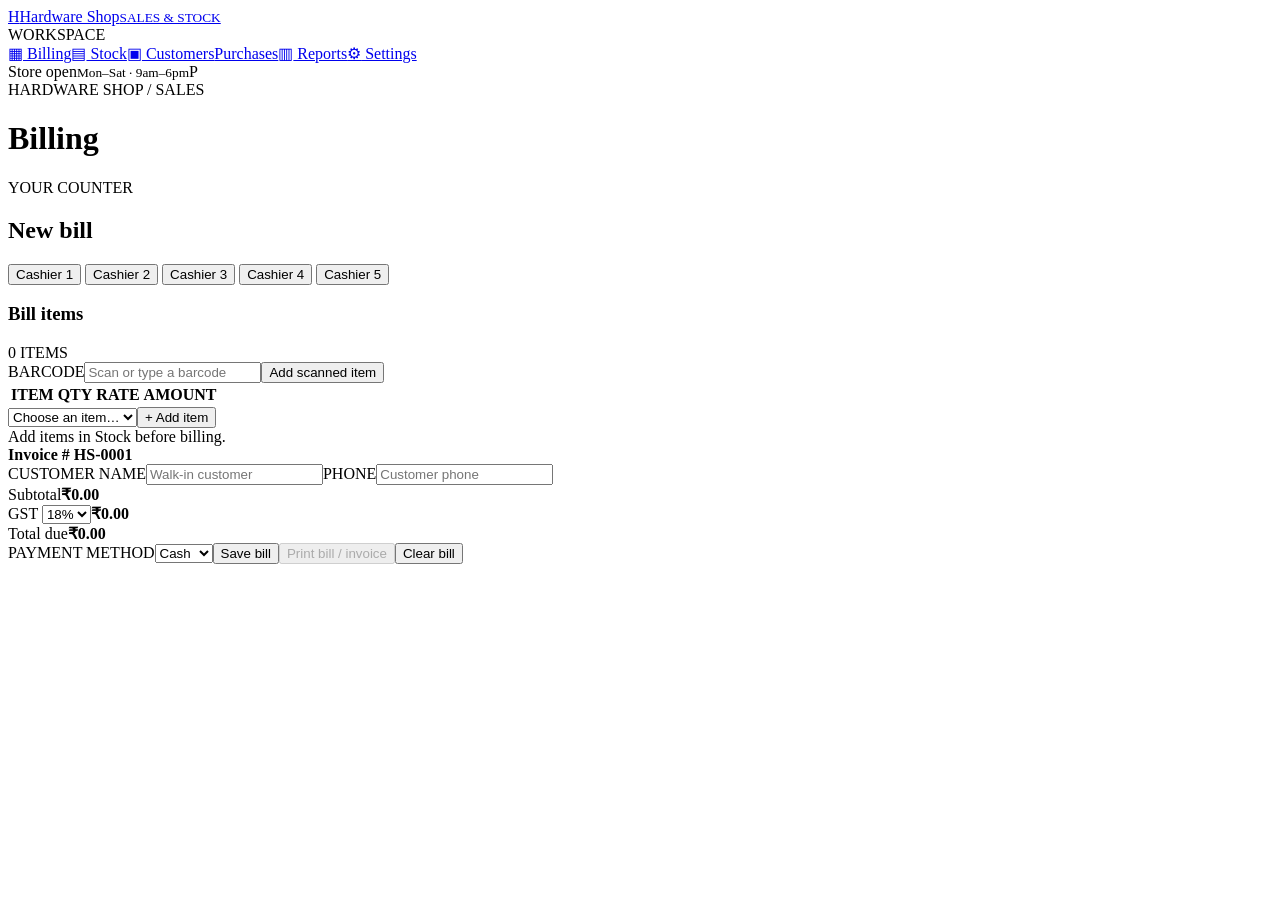
==== index.html @ ac605aa1 "Add index.html" ====
<!doctype html>
<html lang="en">
<head>
  <meta charset="utf-8">
  <meta name="viewport" content="width=device-width,initial-scale=1">
  <title>Hardware Shop — Billing</title>
  <link rel="stylesheet" href="styles.css">
  <script src="barcode128.js"></script><script src="app.js" defer></script>
</head>
<body>
  <aside class="sidebar">
    <a class="brand" href="index.html"><span class="brand-mark">H</span><span><span data-shop-name>Hardware Shop</span><small>SALES & STOCK</small></span></a>
    <div class="nav-label">WORKSPACE</div>
    <nav><a class="nav-item active" href="index.html"><span>▦</span> Billing</a><a class="nav-item" href="stock.html"><span>▤</span> Stock</a><a class="nav-item" href="customers.html"><span>▣</span> Customers</a><a class="nav-item" href="purchases.html">Purchases</a><a class="nav-item" href="reports.html"><span>▥</span> Reports</a><a class="nav-item" href="settings.html"><span>⚙</span> Settings</a></nav>
    <div class="sidebar-foot"><span class="status-dot"></span><span>Store open<small>Mon–Sat · 9am–6pm</small></span><span class="avatar">P</span></div>
  </aside>
  <main class="main">
    <header class="topbar"><div><span class="eyebrow"><span data-shop-context>HARDWARE SHOP</span> / SALES</span><h1>Billing</h1></div><div class="top-actions"><span class="today" id="today"></span></div></header>
    <div class="section-heading"><div><span class="eyebrow">YOUR COUNTER</span><h2>New bill</h2></div></div>
    <div class="cashier-tabs" role="tablist" aria-label="Choose cashier">
      <button class="cashier-tab active" role="tab" aria-selected="true" data-cashier="0">Cashier 1</button>
      <button class="cashier-tab" role="tab" aria-selected="false" data-cashier="1">Cashier 2</button>
      <button class="cashier-tab" role="tab" aria-selected="false" data-cashier="2">Cashier 3</button>
      <button class="cashier-tab" role="tab" aria-selected="false" data-cashier="3">Cashier 4</button>
      <button class="cashier-tab" role="tab" aria-selected="false" data-cashier="4">Cashier 5</button>
    </div>
    <div class="billing-grid">
      <section class="card items-card"><div class="card-heading"><div><h3>Bill items</h3></div><span class="item-count" id="item-count">0 ITEMS</span></div><div class="scan-row"><label for="barcode-input">BARCODE</label><input id="barcode-input" autocomplete="off" placeholder="Scan or type a barcode"><button class="button button-dark" id="scan-item">Add scanned item</button></div><div class="table-wrap"><table><thead><tr><th>ITEM</th><th>QTY</th><th>RATE</th><th>AMOUNT</th><th></th></tr></thead><tbody id="bill-rows"></tbody></table></div><div class="add-row"><select id="product-select" aria-label="Choose an item"><option value="">Choose an item…</option></select><button class="button button-dark" id="add-item">+ Add item</button></div><div class="card-note">Add items in Stock before billing.</div></section>
      <aside class="card summary-card"><div class="summary-top"><strong>Invoice <span class="invoice-no" id="invoice-no"># HS-0001</span></strong></div><label class="field-label" for="customer">CUSTOMER NAME</label><input id="customer" class="text-input" type="text" list="known-customers" placeholder="Walk-in customer"><datalist id="known-customers"></datalist><label class="field-label" for="customer-phone">PHONE</label><input id="customer-phone" class="text-input" type="tel" placeholder="Customer phone"><div class="totals"><div><span>Subtotal</span><strong id="subtotal">₹0.00</strong></div><div class="tax-line"><span>GST <select id="tax-rate" aria-label="GST rate"><option value="0">0%</option><option value="5">5%</option><option value="12">12%</option><option value="18" selected>18%</option></select></span><strong id="tax">₹0.00</strong></div><div class="grand-total"><span>Total due</span><strong id="total">₹0.00</strong></div></div><label class="field-label" for="payment">PAYMENT METHOD</label><select id="payment" class="text-input"><option>Cash</option><option>UPI</option><option>Card</option><option>Credit</option></select><button class="button button-primary" id="complete-bill">Save bill</button><button class="button button-quiet print-bill" id="print-bill" disabled>Print bill / invoice</button><button class="button button-quiet" id="clear-bill">Clear bill</button></aside>
    </div>
  </main>
  <div class="toast" id="toast" role="status" aria-live="polite"></div>
</body>
</html>
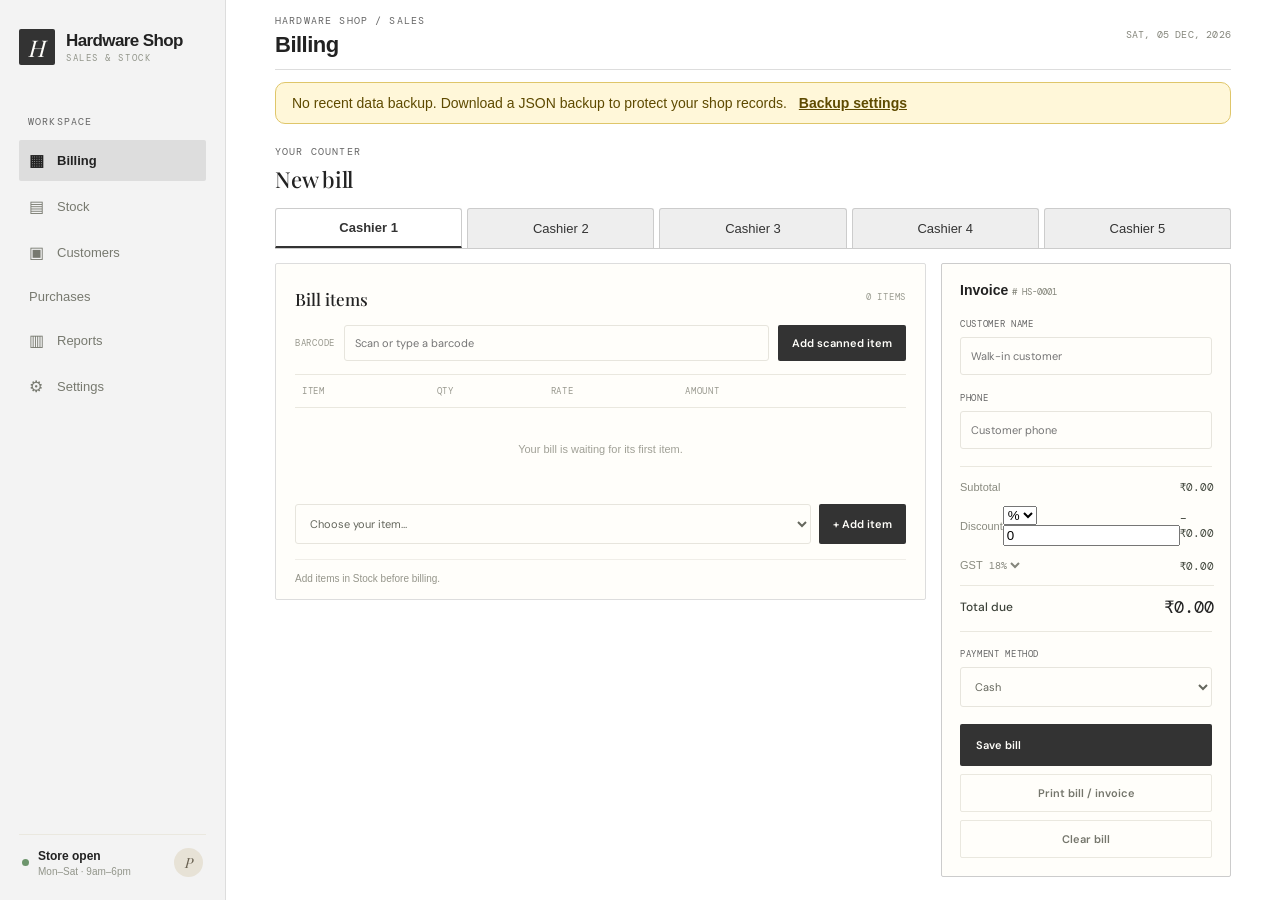
==== commit baa10d42: "Add cashier bill discounts" ====
--- a/index.html
+++ b/index.html
@@ -26,7 +26,7 @@
     </div>
     <div class="billing-grid">
       <section class="card items-card"><div class="card-heading"><div><h3>Bill items</h3></div><span class="item-count" id="item-count">0 ITEMS</span></div><div class="scan-row"><label for="barcode-input">BARCODE</label><input id="barcode-input" autocomplete="off" placeholder="Scan or type a barcode"><button class="button button-dark" id="scan-item">Add scanned item</button></div><div class="table-wrap"><table><thead><tr><th>ITEM</th><th>QTY</th><th>RATE</th><th>AMOUNT</th><th></th></tr></thead><tbody id="bill-rows"></tbody></table></div><div class="add-row"><select id="product-select" aria-label="Choose an item"><option value="">Choose an item…</option></select><button class="button button-dark" id="add-item">+ Add item</button></div><div class="card-note">Add items in Stock before billing.</div></section>
-      <aside class="card summary-card"><div class="summary-top"><strong>Invoice <span class="invoice-no" id="invoice-no"># HS-0001</span></strong></div><label class="field-label" for="customer">CUSTOMER NAME</label><input id="customer" class="text-input" type="text" list="known-customers" placeholder="Walk-in customer"><datalist id="known-customers"></datalist><label class="field-label" for="customer-phone">PHONE</label><input id="customer-phone" class="text-input" type="tel" placeholder="Customer phone"><div class="totals"><div><span>Subtotal</span><strong id="subtotal">₹0.00</strong></div><div class="tax-line"><span>GST <select id="tax-rate" aria-label="GST rate"><option value="0">0%</option><option value="5">5%</option><option value="12">12%</option><option value="18" selected>18%</option></select></span><strong id="tax">₹0.00</strong></div><div class="grand-total"><span>Total due</span><strong id="total">₹0.00</strong></div></div><label class="field-label" for="payment">PAYMENT METHOD</label><select id="payment" class="text-input"><option>Cash</option><option>UPI</option><option>Card</option><option>Credit</option></select><button class="button button-primary" id="complete-bill">Save bill</button><button class="button button-quiet print-bill" id="print-bill" disabled>Print bill / invoice</button><button class="button button-quiet" id="clear-bill">Clear bill</button></aside>
+      <aside class="card summary-card"><div class="summary-top"><strong>Invoice <span class="invoice-no" id="invoice-no"># HS-0001</span></strong></div><label class="field-label" for="customer">CUSTOMER NAME</label><input id="customer" class="text-input" type="text" list="known-customers" placeholder="Walk-in customer"><datalist id="known-customers"></datalist><label class="field-label" for="customer-phone">PHONE</label><input id="customer-phone" class="text-input" type="tel" placeholder="Customer phone"><div class="totals"><div><span>Subtotal</span><strong id="subtotal">₹0.00</strong></div><div class="discount-row"><label for="discount-type">Discount</label><div class="discount-controls"><select id="discount-type" aria-label="Discount type"><option value="percent">%</option><option value="amount">₹</option></select><input id="discount-value" type="number" min="0" step="0.01" value="0" aria-label="Discount value"></div><strong id="discount">−₹0.00</strong></div><div class="tax-line"><span>GST <select id="tax-rate" aria-label="GST rate"><option value="0">0%</option><option value="5">5%</option><option value="12">12%</option><option value="18" selected>18%</option></select></span><strong id="tax">₹0.00</strong></div><div class="grand-total"><span>Total due</span><strong id="total">₹0.00</strong></div></div><label class="field-label" for="payment">PAYMENT METHOD</label><select id="payment" class="text-input"><option>Cash</option><option>UPI</option><option>Card</option><option>Credit</option></select><button class="button button-primary" id="complete-bill">Save bill</button><button class="button button-quiet print-bill" id="print-bill" disabled>Print bill / invoice</button><button class="button button-quiet" id="clear-bill">Clear bill</button></aside>
     </div>
   </main>
   <div class="toast" id="toast" role="status" aria-live="polite"></div>
--- a/styles.css
+++ b/styles.css
@@ -0,0 +1,12 @@
+@import url('https://fonts.googleapis.com/css2?family=DM+Mono:wght@400;500&family=DM+Sans:wght@400;500;600;700&family=Playfair+Display:ital,wght@0,500;0,600;1,500;1,600&display=swap');
+:root{--paper:#f6f4ef;--white:#fffefa;--ink:#242a22;--muted:#92958a;--line:#eae8df;--green:#436548;--sage:#e8eee4;--yellow:#e9c759;--red:#a55243;--mono:'DM Mono',monospace;--sans:'DM Sans',sans-serif;--serif:'Playfair Display',serif}*{box-sizing:border-box}body{margin:0;background:var(--paper);color:var(--ink);font-family:var(--sans);font-size:14px}.sidebar{position:fixed;left:0;top:0;bottom:0;width:226px;background:#f9f8f4;border-right:1px solid var(--line);padding:29px 19px 18px;display:flex;flex-direction:column;z-index:3}.brand{display:flex;align-items:center;gap:11px;text-decoration:none;color:var(--ink);font-size:17px;font-weight:700;letter-spacing:-.6px}.brand i{color:#778565;font-family:var(--serif);font-weight:500}.brand small{display:block;margin-top:1px;font:9px var(--mono);letter-spacing:1.55px;color:var(--muted)}.brand-mark{width:36px;height:36px;display:grid;place-items:center;background:var(--green);color:#fffefa;border-radius:4px;font:italic 23px var(--serif)}.nav-label,.eyebrow{font:10px var(--mono);letter-spacing:1.15px;color:#99998c}.nav-label{margin:50px 0 12px 9px}.sidebar nav{display:grid;gap:5px}.nav-item{display:flex;align-items:center;gap:12px;padding:11px 10px;color:#77796f;text-decoration:none;border-radius:4px;font-size:13px}.nav-item>span{font-size:16px;width:16px}.nav-item b{margin-left:auto;font:9px var(--mono);color:#b5b5aa}.nav-item.active{background:#e9eee5;color:#35533a;font-weight:600}.sidebar-foot{margin-top:auto;padding:13px 3px 5px;border-top:1px solid var(--line);display:flex;align-items:center;gap:9px;font-size:12px;font-weight:600}.sidebar-foot small{display:block;margin-top:3px;font-size:10px;font-weight:400;color:var(--muted)}.status-dot,.live-dot{display:inline-block;width:7px;height:7px;background:#6d956c;border-radius:50%;flex:none}.avatar,.top-avatar{display:grid;place-items:center;border-radius:50%;background:#e7e2d6;color:#665e4e;font:italic 14px var(--serif)}.avatar{width:29px;height:29px;margin-left:auto}.main{margin-left:226px;padding:0 49px;max-width:1500px}.topbar{height:92px;display:flex;align-items:center;justify-content:space-between;border-bottom:1px solid var(--line)}.topbar h1{font-family:var(--serif);font-size:24px;font-weight:500;margin:5px 0 0;letter-spacing:-.5px}.top-actions{display:flex;align-items:center;gap:17px}.today{font:10px var(--mono);color:#86877d;letter-spacing:.2px}.top-avatar{width:33px;height:33px;font-size:15px}.welcome{min-height:250px;margin:30px 0 35px;background:#e8ede4;border-radius:5px;padding:30px 38px;display:flex;justify-content:space-between;align-items:center;overflow:hidden;position:relative}.welcome-kicker{display:flex;gap:8px;align-items:center;font:9px var(--mono);letter-spacing:1.4px;color:#708069}.welcome h2,.stock-hero h2{font:500 32px/1.13 var(--serif);letter-spacing:-.6px;margin:16px 0 10px;color:#283b2b}.welcome h2 em,.stock-hero h2 em{font-weight:500;color:#648062}.welcome p,.stock-hero p{font-size:12px;color:#72796e;line-height:1.65;margin:0}.welcome-art{position:relative;width:230px;height:190px;margin-right:46px;flex:none}.art-sun{position:absolute;width:112px;height:112px;border-radius:50%;background:#ddc676;top:10px;left:58px}.art-paper{position:absolute;z-index:1;width:122px;height:144px;background:#fbfaf3;top:34px;left:85px;transform:rotate(8deg);box-shadow:0 9px 24px #58644d25;padding:30px 16px;font:600 12px/1.35 var(--mono);letter-spacing:1px;color:#506548}.art-paper i{position:absolute;right:14px;bottom:13px;font:25px var(--serif);color:#c49349}.art-shadow{position:absolute;width:125px;height:22px;background:#65705a21;border-radius:50%;filter:blur(6px);bottom:13px;left:80px}.art-caption{position:absolute;bottom:0;left:34px;font:8px var(--mono);color:#777d6c;letter-spacing:1.2px}.section-heading{display:flex;align-items:end;justify-content:space-between;margin-bottom:14px}.section-heading h2{margin:6px 0 0;font:500 22px var(--serif);letter-spacing:-.25px}.step-tag{vertical-align:middle;margin-left:7px;padding:5px 7px;border:1px solid #dfded5;border-radius:3px;font:9px var(--mono);color:#96968b;letter-spacing:.4px}.button{font:11px var(--sans);font-weight:600;cursor:pointer;border:0;border-radius:3px;padding:11px 14px;transition:.15s}.button:hover{transform:translateY(-1px)}.button-quiet{background:transparent;border:1px solid var(--line);color:#75766c}.button-dark{background:#333d30;color:#fffefa}.button-primary{width:100%;display:flex;justify-content:space-between;align-items:center;padding:14px 16px;background:#45644a;color:#fffefa}.button-primary span{font-size:17px}.billing-grid{display:grid;grid-template-columns:minmax(0,1fr) 270px;gap:15px;align-items:start}.card{background:var(--white);border:1px solid #eeece5;border-radius:4px}.items-card{padding:19px 19px 15px}.card-heading{display:flex;justify-content:space-between;align-items:center;padding-bottom:15px}.card-heading h3{font:500 17px var(--serif);margin:5px 0 0}.item-count{font:9px var(--mono);letter-spacing:.7px;color:#9b9c91}.table-wrap{overflow-x:auto}table{width:100%;border-collapse:collapse;text-align:left}thead th{padding:10px 7px;color:#99998f;font:9px var(--mono);letter-spacing:.7px;border-bottom:1px solid var(--line);white-space:nowrap}tbody td{padding:12px 7px;border-bottom:1px solid #f0eee8;font-size:11px;color:#686b60}tbody tr:last-child td{border-bottom:none}td strong{display:block;color:#363b32;font-size:11px;font-weight:600}td small{display:block;color:#a0a096;margin-top:3px;font-size:9px}.qty-control{display:flex;align-items:center;gap:8px}.qty-control button,.remove-item{border:1px solid var(--line);background:transparent;color:#666;font:12px var(--mono);width:21px;height:21px;cursor:pointer;border-radius:2px}.qty-control span{min-width:12px;text-align:center;font:10px var(--mono)}.remove-item{border:none;color:#aaa;font-size:15px}.add-row{display:flex;gap:8px;padding-top:14px}.add-row select{flex:1;min-width:0}.add-row select,.text-input{background:#fffefa;border:1px solid #e7e5dd;padding:11px 10px;border-radius:3px;color:#65675d;font:11px var(--sans)}.card-note{border-top:1px solid #f0eee8;margin-top:15px;padding-top:13px;color:#95958a;font-size:10px}.note-icon{color:#b1934f;margin-right:5px}.summary-card{padding:18px}.summary-top{display:flex;justify-content:space-between;align-items:center;margin-bottom:20px}.invoice-no{font:9px var(--mono);color:#838479}.field-label{display:block;color:#99998e;font:9px var(--mono);letter-spacing:.65px;margin:0 0 7px}.summary-card .text-input{width:100%;margin-bottom:17px}.totals{border-top:1px solid var(--line);border-bottom:1px solid var(--line);padding:13px 0;margin-bottom:16px;display:grid;gap:12px}.totals>div{display:flex;justify-content:space-between;align-items:center;font-size:11px;color:#898a7f}.totals strong{font:11px var(--mono);color:#454a40}.tax-line select{border:0;background:transparent;color:#85867c;font:10px var(--mono);padding:0}.grand-total{padding-top:10px;border-top:1px solid var(--line)}.grand-total span{font:500 12px var(--sans);color:#3d433a}.grand-total strong{font:17px var(--mono);color:#35533a}.summary-foot{text-align:center;color:#a2a197;font-size:9px;margin:12px 0 1px}.page-footer{height:55px;margin-top:30px;border-top:1px solid var(--line);display:flex;justify-content:space-between;align-items:center;color:#9b9a90;font:8px var(--mono);letter-spacing:.9px}.page-footer a{color:#687c63;text-decoration:none;font:10px var(--sans);letter-spacing:0}.toast{position:fixed;right:25px;bottom:24px;padding:12px 17px;background:#303a2f;color:#fffefa;border-radius:4px;font-size:12px;box-shadow:0 5px 20px #0002;opacity:0;transform:translateY(8px);transition:.2s;pointer-events:none;z-index:5}.toast.show{opacity:1;transform:translateY(0)}
+.stock-hero{min-height:206px;margin:30px 0 34px;background:#e8ede4;border-radius:5px;padding:27px 35px;display:flex;align-items:center;justify-content:space-between}.stock-hero h2{font-size:30px;margin:12px 0 9px}.stock-metric{position:relative;min-width:212px;padding:19px 22px;background:#f8f8f1;border:1px solid #dfe4d8;border-radius:3px;display:grid;gap:8px;overflow:hidden}.stock-metric>span:first-child{font:9px var(--mono);letter-spacing:.9px;color:#929589}.stock-metric strong{font:34px var(--serif);font-weight:500;color:#405b42}.stock-metric small{font-size:10px;color:#929589}.metric-star{position:absolute;right:18px;top:37px;color:#d1b159;font:26px var(--serif)}.stock-heading{margin-bottom:14px}.stock-card{padding:0 20px 14px}.stock-tools{min-height:65px;display:flex;align-items:center;justify-content:space-between;gap:12px;border-bottom:1px solid var(--line)}.search-box{display:flex;align-items:center;gap:8px;border:1px solid #e8e6de;background:#fffefa;border-radius:3px;padding:0 10px;height:34px;width:205px;color:#919287}.search-box span{font-size:20px}.search-box input{border:0;outline:0;background:transparent;width:100%;font:11px var(--sans);color:var(--ink)}.stock-filters{display:flex;gap:4px}.filter-btn{background:transparent;border:1px solid transparent;border-radius:3px;padding:8px 10px;color:#8b8c81;font:10px var(--sans);cursor:pointer}.filter-btn.active{background:#e9eee5;color:#426246;border-color:#e1e8dc}.stock-table{min-width:650px}.stock-table tbody td{padding:15px 7px}.stock-table tbody td:nth-child(3),.stock-table tbody td:nth-child(4){font-family:var(--mono);font-size:10px}.stock-table tbody td:nth-child(3){color:#51564c}.stock-item{display:flex;align-items:center;gap:10px}.stock-icon{width:30px;height:30px;display:grid;place-items:center;background:#f0efe7;color:#75836d;border-radius:3px;font:15px var(--serif)}.stock-item strong{font-size:11px}.stock-item small{font-size:9px}.category-tag{padding:4px 7px;background:#f3f2ec;border-radius:2px;color:#818276;font-size:9px}.stock-qty{display:flex;align-items:center;gap:8px}.stock-qty strong{font:10px var(--mono);min-width:24px}.qty-track{width:55px;height:4px;background:#edede5;border-radius:4px;overflow:hidden}.qty-track i{display:block;height:100%;background:#849776;border-radius:4px}.qty-track i.low{background:#c69250}.qty-track i.out{background:#b76756}.stock-status{font-size:9px;padding:5px 7px;border-radius:3px;white-space:nowrap}.stock-status.in{background:#e9efe5;color:#577250}.stock-status.low{background:#f5efdf;color:#a07a3a}.stock-status.out{background:#f5e9e5;color:#a35748}.stock-actions{display:flex;gap:4px;justify-content:flex-end}.stock-actions button{width:23px;height:23px;border:1px solid #ebe9e1;background:transparent;color:#85867c;border-radius:2px;font:12px var(--mono);cursor:pointer}.stock-bottom{border-top:1px solid #f0eee8;margin-top:3px;padding-top:12px;display:flex;justify-content:space-between;color:#99998d;font-size:9px}.stock-bottom .status-dot{width:6px;height:6px;margin-right:4px}.empty-state{text-align:center!important;color:#a0a096!important;padding:35px!important}@media(max-width:850px){.sidebar{width:190px}.main{margin-left:190px;padding:0 27px}.billing-grid{grid-template-columns:minmax(0,1fr) 250px}.welcome-art{margin-right:0}}@media(max-width:650px){.sidebar{position:static;width:100%;height:auto;padding:12px 16px;display:block;border-right:none;border-bottom:1px solid var(--line)}.brand{display:none}.nav-label{display:none}.sidebar nav{display:flex;gap:6px}.nav-item{flex:1;justify-content:center;padding:10px}.sidebar-foot{display:none}.main{margin-left:0;padding:0 16px}.topbar{height:71px}.topbar h1{font-size:21px}.today{font-size:8px}.welcome{margin:18px 0 27px;min-height:195px;padding:22px}.welcome h2{font-size:26px}.welcome-art{transform:scale(.7);transform-origin:right center;width:160px;margin-left:-35px}.billing-grid{grid-template-columns:1fr}.summary-card{order:-1}.section-heading h2{font-size:19px}.items-card{padding:14px}.add-row select{max-width:58%}.stock-hero{padding:22px;min-height:190px}.stock-hero h2{font-size:26px}.stock-metric{min-width:125px;padding:14px}.stock-metric>span:first-child{font-size:7px}.metric-star{right:10px;top:34px}.stock-tools{align-items:stretch;flex-direction:column;padding:13px 0}.search-box{width:100%}.stock-filters{justify-content:space-between}.filter-btn{padding:7px}.stock-card{padding:0 13px 12px}.stock-bottom{font-size:8px}}
+.add-stock-card{padding:16px 19px;margin-bottom:14px}.add-stock-card .card-heading{padding:0 0 12px}.stock-form{display:grid;grid-template-columns:1.3fr 1.5fr .8fr 1fr .8fr auto;align-items:end;gap:9px}.stock-form label{display:grid;gap:6px;color:#99998e;font:9px var(--mono);letter-spacing:.65px}.stock-form input,.stock-form select{width:100%;min-width:0;background:#fffefa;border:1px solid #e7e5dd;padding:10px 9px;border-radius:3px;color:#65675d;font:11px var(--sans)}.stock-form .button{white-space:nowrap;height:35px;padding:0 13px}@media(max-width:850px){.stock-form{grid-template-columns:repeat(3,minmax(0,1fr))}}@media(max-width:650px){.stock-form{grid-template-columns:1fr 1fr}.stock-form .button{grid-column:1/-1}}
+.barcode-preview{display:grid;grid-template-columns:auto minmax(180px,280px) 1fr;align-items:center;gap:10px;margin-top:14px;padding-top:12px;border-top:1px solid var(--line)}.barcode-preview label,.scan-row label{font:9px var(--mono);letter-spacing:.7px;color:#99998e}.barcode-preview input,.scan-row input{border:1px solid #e7e5dd;border-radius:3px;background:#fffefa;padding:10px;font:11px var(--sans);min-width:0}.barcode-preview span{font-size:10px;color:#99998e}.barcode-cell{display:grid;justify-items:start;gap:2px}.barcode-svg{width:74px;height:28px;display:block}.barcode-cell small{font:8px var(--mono);color:#797a70}.print-barcode{background:transparent;border:0;padding:2px 0;color:#567150;font:9px var(--sans);cursor:pointer}.scan-row{display:grid;grid-template-columns:auto minmax(140px,1fr) auto;align-items:center;gap:9px;padding:0 0 13px;border-bottom:1px solid var(--line)}
+@media(max-width:650px){.barcode-preview{grid-template-columns:1fr}.scan-row{grid-template-columns:1fr 1fr}.scan-row label{grid-column:1/-1}.scan-row button{grid-column:1/-1}}
+body{background:#fff;color:#222;font-family:Arial,sans-serif}.sidebar{background:#f3f3f3;border-color:#ddd}.brand,.brand i{color:#222}.brand-mark{background:#333;border-radius:2px}.nav-label,.eyebrow,.field-label{color:#666}.main{max-width:none}.topbar{height:70px;border-color:#ddd}.topbar h1{font:600 22px Arial}.nav-item.active{background:#ddd;color:#222}.nav-item{border-radius:2px}.card{border-color:#ddd;border-radius:2px}.button{border-radius:2px}.button-primary,.button-dark{background:#333;border-radius:2px}.billing-grid{grid-template-columns:minmax(0,1fr) 290px}.summary-card{border:1px solid #ccc}.grand-total strong{color:#222}.welcome,.stock-hero,.page-footer,.welcome-art,.art-sun,.art-paper,.art-shadow,.art-caption,.welcome-kicker,.note-icon{display:none!important}.section-heading{margin-top:18px}.stock-tools{align-items:flex-start;flex-direction:column;padding:12px 0}.stock-filters{flex-wrap:wrap}.stock-form{grid-template-columns:repeat(3,minmax(0,1fr))}.barcode-cell .barcode-svg{width:90px;height:30px}.print-bill{width:100%;margin-top:8px}.summary-card #clear-bill{width:100%;margin-top:8px}@media(max-width:650px){.billing-grid{grid-template-columns:1fr}.stock-form{grid-template-columns:1fr 1fr}.main{padding:0 12px}}
+.history-card{padding:0 18px 14px}.history-tools{min-height:62px;display:flex;align-items:center;justify-content:space-between;border-bottom:1px solid #ddd}.history-tools>span{font:11px Arial;color:#666}.history-table{min-width:650px}.history-table tbody td{font-size:12px}.history-print{padding:7px 10px}.history-empty{text-align:center;padding:35px;color:#666;font-size:13px}.section-heading>a{text-decoration:none}.stock-heading h2 small{font:12px Arial;color:#666;margin-left:8px}
+.stock-qty-input{width:72px;padding:6px 5px;border:1px solid #ccc;border-radius:2px;font:12px Arial;color:#222}.stock-actions{align-items:center}.stock-actions .delete-stock{width:auto;padding:0 6px;font:10px Arial;color:#8b3025;border-color:#d8b4af}.stock-actions button{cursor:pointer}@media(max-width:850px){.stock-actions .delete-stock{padding:0 5px}}
+.cashier-tabs{display:flex;gap:5px;margin:0 0 14px;border-bottom:1px solid #ccc;overflow-x:auto}.cashier-tab{flex:1;min-width:100px;padding:11px 14px;background:#eee;border:1px solid #ccc;border-bottom:0;border-radius:3px 3px 0 0;color:#333;font:13px Arial;cursor:pointer;white-space:nowrap}.cashier-tab.active{background:#fff;font-weight:bold;border-bottom:2px solid #333}.cashier-tab:focus-visible{outline:2px solid #555;outline-offset:2px}@media(max-width:650px){.cashier-tab{flex:none;min-width:92px;padding:10px 12px}}
+.settings-card{padding:20px;margin:18px 0}.settings-card h2{font:600 18px Arial;margin:0 0 16px}.settings-card h2:not(:first-child){margin-top:24px}.settings-grid{display:grid;grid-template-columns:repeat(2,minmax(0,1fr));gap:12px 16px;margin-bottom:16px}.settings-grid label,.report-filters label{display:grid;gap:6px;font:10px Arial;color:#555}.settings-grid input,.settings-grid textarea,.report-filters input{width:100%;padding:10px;border:1px solid #ccc;border-radius:2px;font:13px Arial}.wide-field{grid-column:1/-1}.import-label{display:inline-grid;gap:8px;margin:18px 0;font:10px Arial;color:#555}.report-filters{display:flex;align-items:end;gap:12px}.report-filters label{min-width:170px}.report-summary{display:flex;gap:12px;margin:20px 0}.report-summary>div{min-width:180px;padding:14px;border:1px solid #ddd;display:grid;gap:8px}.report-summary span{font:10px Arial;color:#666}.report-summary strong{font-size:20px}.report-row{display:flex;justify-content:space-between;max-width:460px;padding:9px 4px;border-bottom:1px solid #ddd}.barcode-error{font:10px Arial;color:#a33}@media(max-width:650px){.settings-grid{grid-template-columns:1fr}.wide-field{grid-column:auto}.report-filters{align-items:stretch;flex-direction:column}.report-filters label{min-width:0}.report-summary{flex-wrap:wrap}}
+.backup-reminder{margin:12px 0;padding:12px 16px;border:1px solid #dfc66a;border-radius:10px;background:#fff7d9;color:#5e4a00;font-size:14px}.backup-reminder a{margin-left:8px;color:inherit;font-weight:700;text-decoration:underline}.purchase-fields,.purchase-add{display:flex;gap:12px;align-items:end;margin:14px 0}.purchase-fields label{display:grid;gap:6px;flex:1}.purchase-fields input,.purchase-add input,.purchase-add select{min-width:0;padding:10px 12px;border:1px solid #d8d8d0;border-radius:8px;background:#fff;font:inherit}.purchase-add select{flex:1}.purchase-add input{width:110px}.purchase-total{text-align:right;padding:14px 4px;font-size:15px}.purchase-total strong{margin-left:8px}@media(max-width:640px){.purchase-fields,.purchase-add{align-items:stretch;flex-direction:column}.purchase-add input{width:auto}.backup-reminder a{display:inline-block;margin:6px 0 0}}
